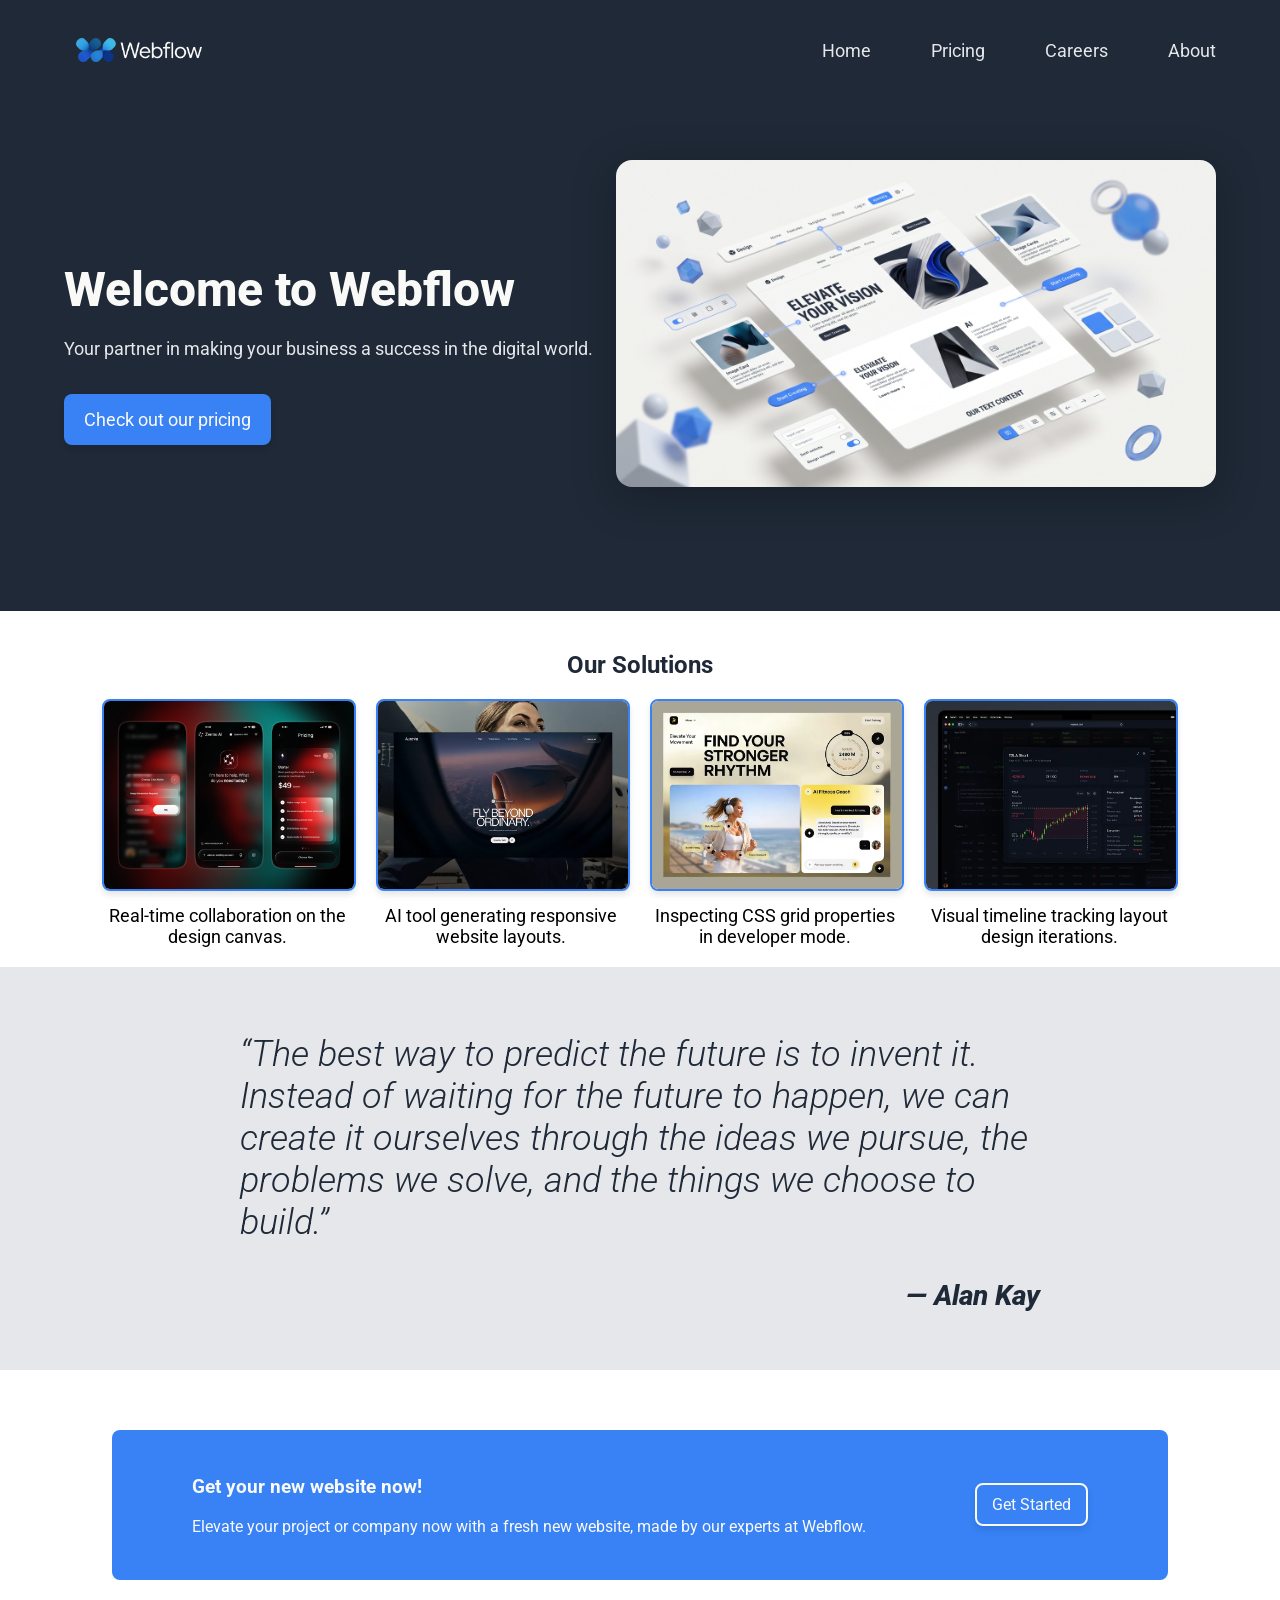
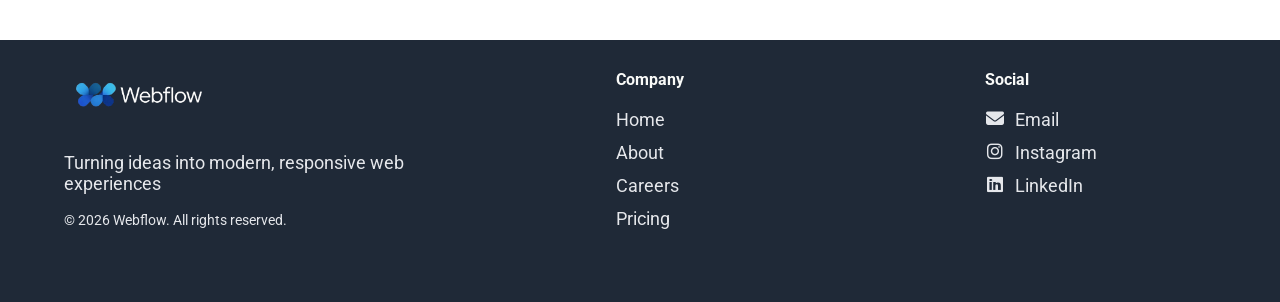
==== index.html @ 4188a24f "Merge branch 'main' of https://github.com/NoaTzuberi/WebFlow" ====
<!DOCTYPE html>
<html lang="en">

<head>
    <meta charset="UTF-8">
    <meta name="viewport" content="width=device-width, initial-scale=1.0">
    <title>Webflow</title>
    <link rel="stylesheet" href="css/styleHomePage.css">
    <link rel="stylesheet" href="https://cdnjs.cloudflare.com/ajax/libs/font-awesome/6.7.2/css/all.min.css">
</head>

<body>
    <header>

        <!-- Nav bar section -->
        <nav>
            <div class="nav-brand">
                <img id="nav-logo" src="images/homePage/logo.png" alt="Logo">
            </div>
            <div id="nav-links-header">
                <a href="pages/index.html">Home</a>
                <a href="pages/pricing.html">Pricing</a>
                <a href="pages/careers.html">Careers</a>
                <a href="pages/about.html">About</a>
            </div>
        </nav>
        <section id="hero-section">
            <div id="hero-content">
                <h1>Welcome to Webflow</h1>
                <p>Your partner in making your business a success in the digital world.</p>
                <a href="pages/pricing.html" id="hero-button">Check out our pricing</a>
            </div>
            <div id="hero-image-container">
                <img id="hero-image" src="images/homePage/heroImg.jpg" alt="Image">
            </div>
        </section>
    </header>


    <!-- Main section -->

    <main>
        <section id="information-section">
            <div class="info-header-container">
                <h2>Our Solutions</h2>
            </div>
            <div id="templates-wrapper">
                <!-- article 1 -->
                <article class="template-article">
                    <figure>
                        <img class="info-image" src="images/homePage/webflow-template-1.webp" alt="-website-template-1">
                        <figcaption class="image-caption">
                            Real-time collaboration on the design canvas.
                        </figcaption>
                    </figure>
                </article>

                <!-- article 2 -->
                <article class="template-article">
                    <figure>
                        <img class="info-image" src="images/homePage/webflow-template-2.webp" alt="website-template-2">
                        <figcaption class="image-caption">
                            AI tool generating responsive website layouts.
                        </figcaption>
                    </figure>
                </article>

                <!-- article 3 -->
                <article class="template-article">
                    <figure>
                        <img class="info-image" src="images/homePage/webflow-template-3.webp" alt="website-template-3">
                        <figcaption class="image-caption">
                            Inspecting CSS grid properties in developer mode.
                        </figcaption>
                    </figure>
                </article>

                <!-- article 4 -->
                <article class="template-article">
                    <figure>
                        <img class="info-image" src="images/homePage/webflow-template-4.webp" alt="website-template-4">
                        <figcaption class="image-caption">
                            Visual timeline tracking layout design iterations.
                        </figcaption>
                    </figure>
                </article>
            </div>
        </section>
        
        <!-- quote section -->
        <section id="quote-section">
        <div id="quote-content">
            <p>“The best way to predict the future is to invent it. Instead of waiting for the future to happen, we can create it ourselves through the ideas we pursue, the problems we solve, and the things we choose to build.”
            </p>
            <p id="author-quote">— Alan Kay</p>
        </div>
    </section>

        <section id="call-to-action-section">
            <div id="call-to-action-outer-container">
                <div>
                    <h3>Get your new website now!</h3>
                    <p>Elevate your project or company now with a fresh new website, made by our experts at Webflow.</p>
                </div>
                <div>
                    <a href="pages/pricing.html" id="call-to-action-button">Get Started</a>
                </div>
            </div>
        </section>
    </main>



    <!-- Footer section -->
    <footer>
        <div id="footer-left">
            <img id="footer-logo" src="images/homePage/logo_cropped.png" alt="Logo">
            <p id="footer-text">Turning ideas into modern, responsive web experiences</p>
            <p id="footer-copyright">© 2026 Webflow. All rights reserved.</p>
        </div>
        <nav class="footer-links">
            <ul>
                <h4>Company</h4>
                <li><a href="pages/index.html">Home</a></li>
                <li><a href="pages/about.html">About</a></li>
                <li><a href="pages/careers.html">Careers</a></li>
                <li><a href="pages/pricing.html">Pricing</a></li>
            </ul>
        </nav>
        <nav class="footer-links">
            <ul>
                <h4>Social</h4>
                <li>
                    <a href="mailto:">
                        <i class="fa-solid fa-envelope"></i>
                        <span>Email</span>
                    </a>
                </li>
                <li>
                    <a href="https://instagram.com">
                        <i class="fa-brands fa-instagram"></i>
                        <span>Instagram</span>
                    </a>
                </li>
                <li>
                    <a href="https://linkedin.com">
                        <i class="fa-brands fa-linkedin"></i>
                        <span>LinkedIn</span>
                    </a>
                </li>
            </ul>
        </nav>
    </footer>
</body>

</html>
---- css/styleHomePage.css ----
@import url('https://fonts.googleapis.com/css2?family=Roboto:ital,wght@0,300;0,400;0,700;0,800;1,300&display=swap');

:root {
    /* Background Colors */
    --hero-footer-background: #1F2937;
    --quote-background: #E5E7EB;
    --call-to-action-background: #3882F6;
    
    /* Text Colors */
    --paragraph-text: #F9FAF8;
    --hero-main-text: #F9FAF8;
    --hero-secondary-text: #E5E7EB;
    --header-link-text: #E5E7EB;
    --header-logo-text: #F9FAF8;
    --information-header-text: #1F2937;
    --quote-text: #1F2937;
    
    /* Button */
    --button-background: #3882F6;

    /* Font Family */
    --font-family: "Roboto", sans-serif;

    /* Font Sizes */
    --hero-main-size: 48px;
    --hero-secondary-size: 18px;
    --header-link-size: 18px;
    --header-logo-size: 24px;
    --information-header-size: 36px;
    --quote-size: 36px;

    /* Font Weights */
    --hero-main-weight: 800;
    --information-header-weight: 800;
    --quote-weight: 300;

    /* Font Styles */
    --quote-style: italic;
}
/* Home page */
body {
    margin: 0;
    padding: 0;
    font-family: var(--font-family);
}

img{
    max-width: 100%;
    height: auto;
}

header,
footer{
    background-color: var(--hero-footer-background);
    padding: 0 5% 60px;
}

nav {
    display: flex;
    justify-content: space-between;
    align-items: center;
    height: 100px;
}
.nav-brand{
    display: flex;
    align-items: center;
}

#nav-logo{
    width: 150px;
    height: 150px;
    object-fit: contain;
}

#nav-links-header {
    display: flex;   
    gap: 60px;
 
}

#nav-links-header a {
    color: var(--header-link-text);
    font-family: var(--font-family);
    font-size: var(--header-link-size);
    text-decoration: none;
}

/* Hero Section */

#hero-section{
    display: flex;
    flex-wrap: wrap;
    justify-content: space-between;
    align-items: center;
    padding-top: 60px;
    padding-bottom: 60px;
}

#hero-content{
    flex: 1;
    min-width: 300px;
    max-width: 600px;
    max-height: 400px;
    padding-right: 20px;
}

#hero-content h1 {
    color: var(--hero-main-text);
    font-size: var(--hero-main-size);
    font-weight: var(--hero-main-weight);
    margin-bottom: 20px;
}

#hero-content p {
    color: var(--hero-secondary-text);
    font-size: var(--hero-secondary-size);
    margin-bottom: 50px;
}

#hero-button{
    background-color: var(--button-background);
    color: var(--hero-main-text);
    border: none;
    padding: 15px 20px;
    font-size: var(--hero-secondary-size);
    cursor: pointer;
    text-decoration: none;
    border-radius: 8px;
    box-shadow: 0px 4px 6px rgba(0, 0, 0, 0.1);
    transition: background-color 0.19s ease;
}

#hero-button:hover{
    background-color: #2C6AD9;
}



#hero-image{
    width: 100%;
    max-width: 600px;
    height: auto;
    object-fit: contain;
    border-radius: 16px;
    filter: drop-shadow(0px 10px 20px rgba(0, 0, 0, 0.25));
 }

 /* Information Section */
 #information-section{
    margin: 0 auto;
    display: flex;
    flex-direction: column;
    /* width: 0vw; */
    justify-content: center;
    align-items: center;
 }

 .info-header-container {
    display: flex;
    align-items: center;
    justify-content: center;
    padding-top: 20px;
 }

 #information-section h2 {
    color: var(--information-header-text);
 }

 #templates-wrapper{
    display: flex;
    flex-direction: row;
    flex-wrap: wrap;
    justify-content: center;
    gap: 20px;
    padding-bottom: 20px;
 }

 .image-caption {
    padding-top: 10px;
    width: 100%;
    max-width: 250px;
    text-align: center;
    font-size: 18px;
 }

 .template-article{
    max-width: 320px;
 }

 .template-article figure {
  margin: 0;
}

 .info-image{
    max-width: 250px;
    max-height: 250px;
    border: var(--button-background) 2px solid;
    border-radius: 8px;
    border-color: #3882F6;
    box-shadow: 0px 4px 6px rgba(0, 0, 0, 0.1);
    transition: transform 0.25s ease-in;
    cursor: pointer;
 }

 .info-image:hover{
    transform: scale(1.09);
 } 

 /* Quote Section */

 /* Call to Action Section */
 #call-to-action-section{
    display: flex;
    flex-direction: column;
    align-items: center;
    justify-content: center;
    padding: 60px 0 60px 0;
 }

 #call-to-action-outer-container{
    display: flex;
    flex-direction: row;
    justify-content: space-between;
    align-items: center;
    width: 70vw;
    height: 150px;
    border-radius: 8px;
    padding: 0 80px 0 80px;
    background-color: var(--call-to-action-background);
 }

 #call-to-action-section h3{
    color: var(--hero-main-text);
 }

 #call-to-action-section p{
    color: var(--paragraph-text);
 }

 #call-to-action-button{ 
    background-color: var(--button-background);
    color: var(--hero-main-text);
    border: var(--paragraph-text) 2px solid;
    padding: 10px 15px;
    cursor: pointer;
    text-decoration: none;
    border-radius: 8px;
    box-shadow: 0px 4px 6px rgba(0, 0, 0, 0.1);
    transition: background-color 0.19s ease;
 }

/* Quote Section */
#quote-section{
    background-color: var(--quote-background);
    padding: 30px 5%;
    text-align: center;
}
 
#quote-content{
    max-width: 800px;
    margin: 0 auto;
    font-size: var(--quote-size);
    font-style: var(--quote-style);
    font-weight: var(--quote-weight);
    color: var(--quote-text);
    text-align: left;
}

#author-quote {
    color: var(--quote-text);
    font-weight: 800;
    font-size: 28px;
    text-align: right;
}
 /* footer Section */
 footer{
    display: flex;
    flex-wrap: wrap;
    align-items: flex-start;
    gap: 40px;
 }
 
 #footer-left{
    flex: 1;
    min-width: 300px;
    max-width: 350px;
    padding-right: 20px;
    padding-top: 20px;
 }

 #footer-logo{
    width: 150px;
    height: 70px;
    object-fit: contain;

 }

#footer-text{
    color: var(--hero-secondary-text);
    font-size: var(--hero-secondary-size);
}

#footer-copyright{
    color: var(--hero-secondary-text);
    font-size: 14px;
}

.footer-links{
     display: flex;
    flex-direction: column;
    flex: 1;
    min-width: 150px;
    margin-top: 30px;
}

.footer-links ul {
    list-style: none;
    padding: 0;
    margin: 0;
}

.footer-links h4 {
    color: var(--hero-main-text);
    margin: 0 0 20px;
    
}


.footer-links li {
    margin-bottom: 12px;
}

.footer-links i {
    width: 20px;
    font-size: 18px;
    text-align: center;
    transition: color 0.2s ease;

}

.footer-links a {
    display: flex;
    align-items: center;
    gap: 10px;
    color: var(--hero-secondary-text);
    text-decoration: none;
    font-size: var(--hero-secondary-size);
    transition: color 0.2s ease;
}

.footer-links a:hover,
.footer-links a:hover span,
.footer-links a:hover i {
    color: #3882F6 !important;
}

/*mobile responsiveness*/
@media (max-width: 768px) {
    #hero-section {
        flex-direction: column;
        gap: 30px;
    }

    #hero-image-container {
        order: 1;
        width: 100%;
    }

    #hero-content {
        order: 2;
        width: 100%;
        max-width: 600px;
        padding-right: 0;
    }

    #hero-image {
        max-width: 100%;
    }
}
@media (max-width: 1024px) {
    #hero-section {
        gap: 30px;
    }

    #hero-content {
        min-width: 250px;
    }

    #hero-image {
        max-width: 450px;
    }

    #hero-content h1 {
        font-size: 40px;
    }

    #nav-links-header {
        gap: 30px;
    }
}
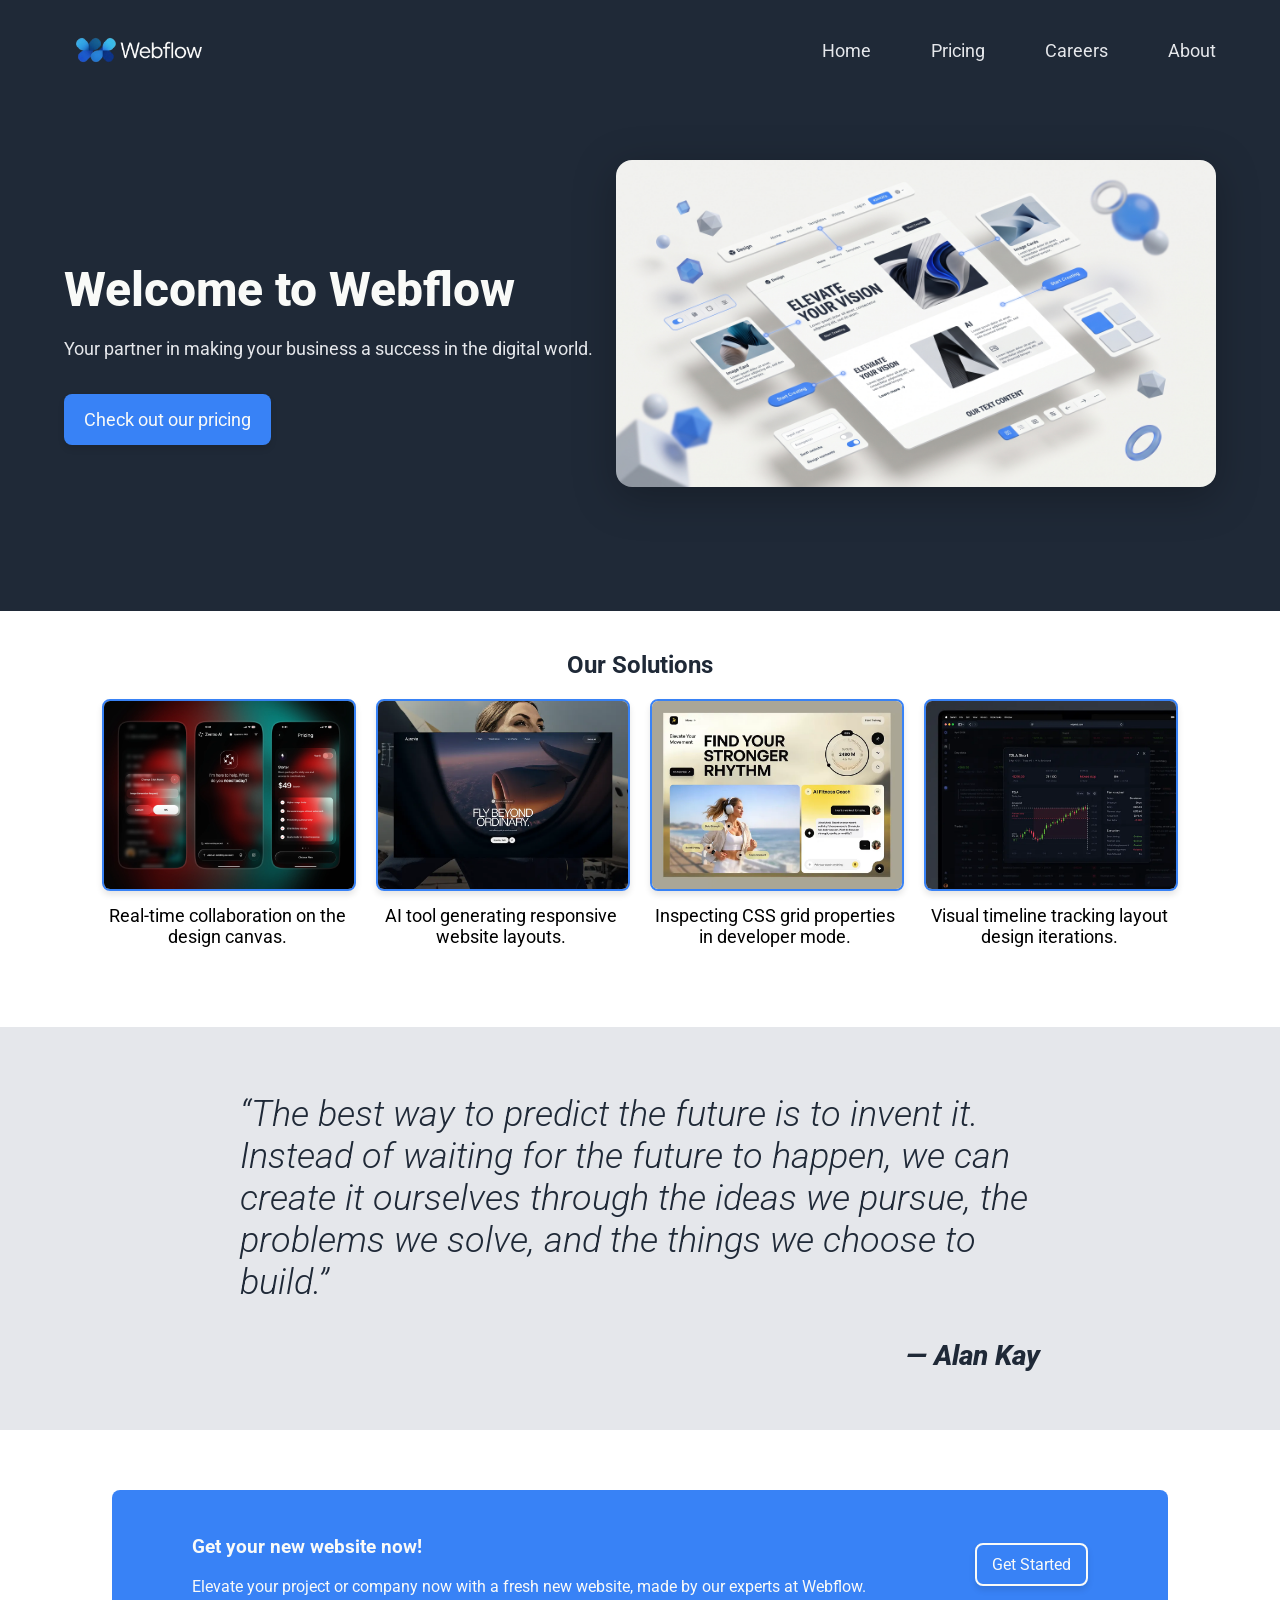
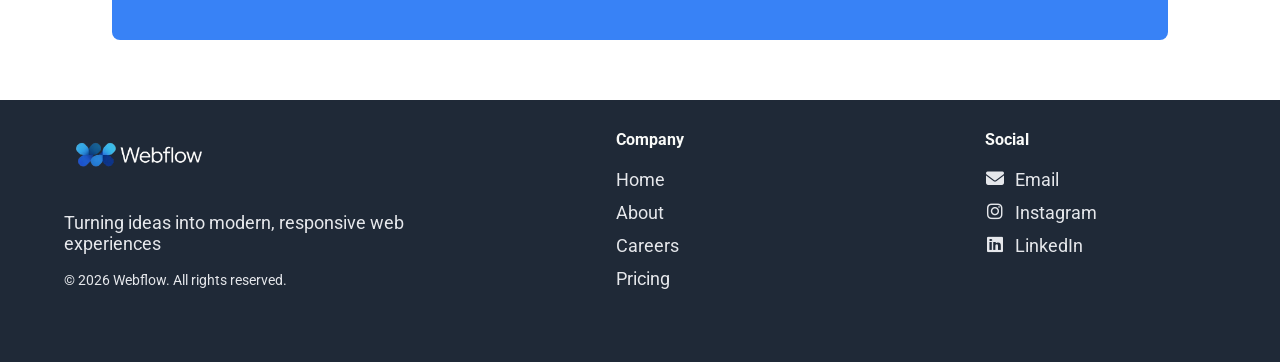
==== commit afbabb63: "added career page" ====
--- a/index.html
+++ b/index.html
@@ -18,7 +18,7 @@
                 <img id="nav-logo" src="images/homePage/logo.png" alt="Logo">
             </div>
             <div id="nav-links-header">
-                <a href="pages/index.html">Home</a>
+                <a href="index.html">Home</a>
                 <a href="pages/pricing.html">Pricing</a>
                 <a href="pages/careers.html">Careers</a>
                 <a href="pages/about.html">About</a>
@@ -121,7 +121,7 @@
         <nav class="footer-links">
             <ul>
                 <h4>Company</h4>
-                <li><a href="pages/index.html">Home</a></li>
+                <li><a href="index.html">Home</a></li>
                 <li><a href="pages/about.html">About</a></li>
                 <li><a href="pages/careers.html">Careers</a></li>
                 <li><a href="pages/pricing.html">Pricing</a></li>
--- a/css/styleHomePage.css
+++ b/css/styleHomePage.css
@@ -37,7 +37,9 @@
     /* Font Styles */
     --quote-style: italic;
 }
+
 /* Home page */
+
 body {
     margin: 0;
     padding: 0;
@@ -83,6 +85,29 @@
     font-family: var(--font-family);
     font-size: var(--header-link-size);
     text-decoration: none;
+    position: relative;
+    transition: color 0.3s ease;
+}
+
+#nav-links-header a::after {
+    content: "";
+    position: absolute;
+    left: 50%;
+    bottom: -8px;
+    width: 0;
+    height: 2px;
+    background-color: var(--button-background);
+    border-radius: 10px;
+    transform: translateX(-50%);
+    transition: width 0.3s ease;
+}
+
+#nav-links-header a:hover {
+    color: var(--button-background);
+}
+
+#nav-links-header a:hover::after {
+    width: 100%;
 }
 
 /* Hero Section */
@@ -134,8 +159,6 @@
     background-color: #2C6AD9;
 }
 
-
-
 #hero-image{
     width: 100%;
     max-width: 600px;
@@ -146,13 +169,14 @@
  }
 
  /* Information Section */
+
  #information-section{
     margin: 0 auto;
     display: flex;
     flex-direction: column;
-    /* width: 0vw; */
     justify-content: center;
     align-items: center;
+    padding-bottom: 60px;
  }
 
  .info-header-container {
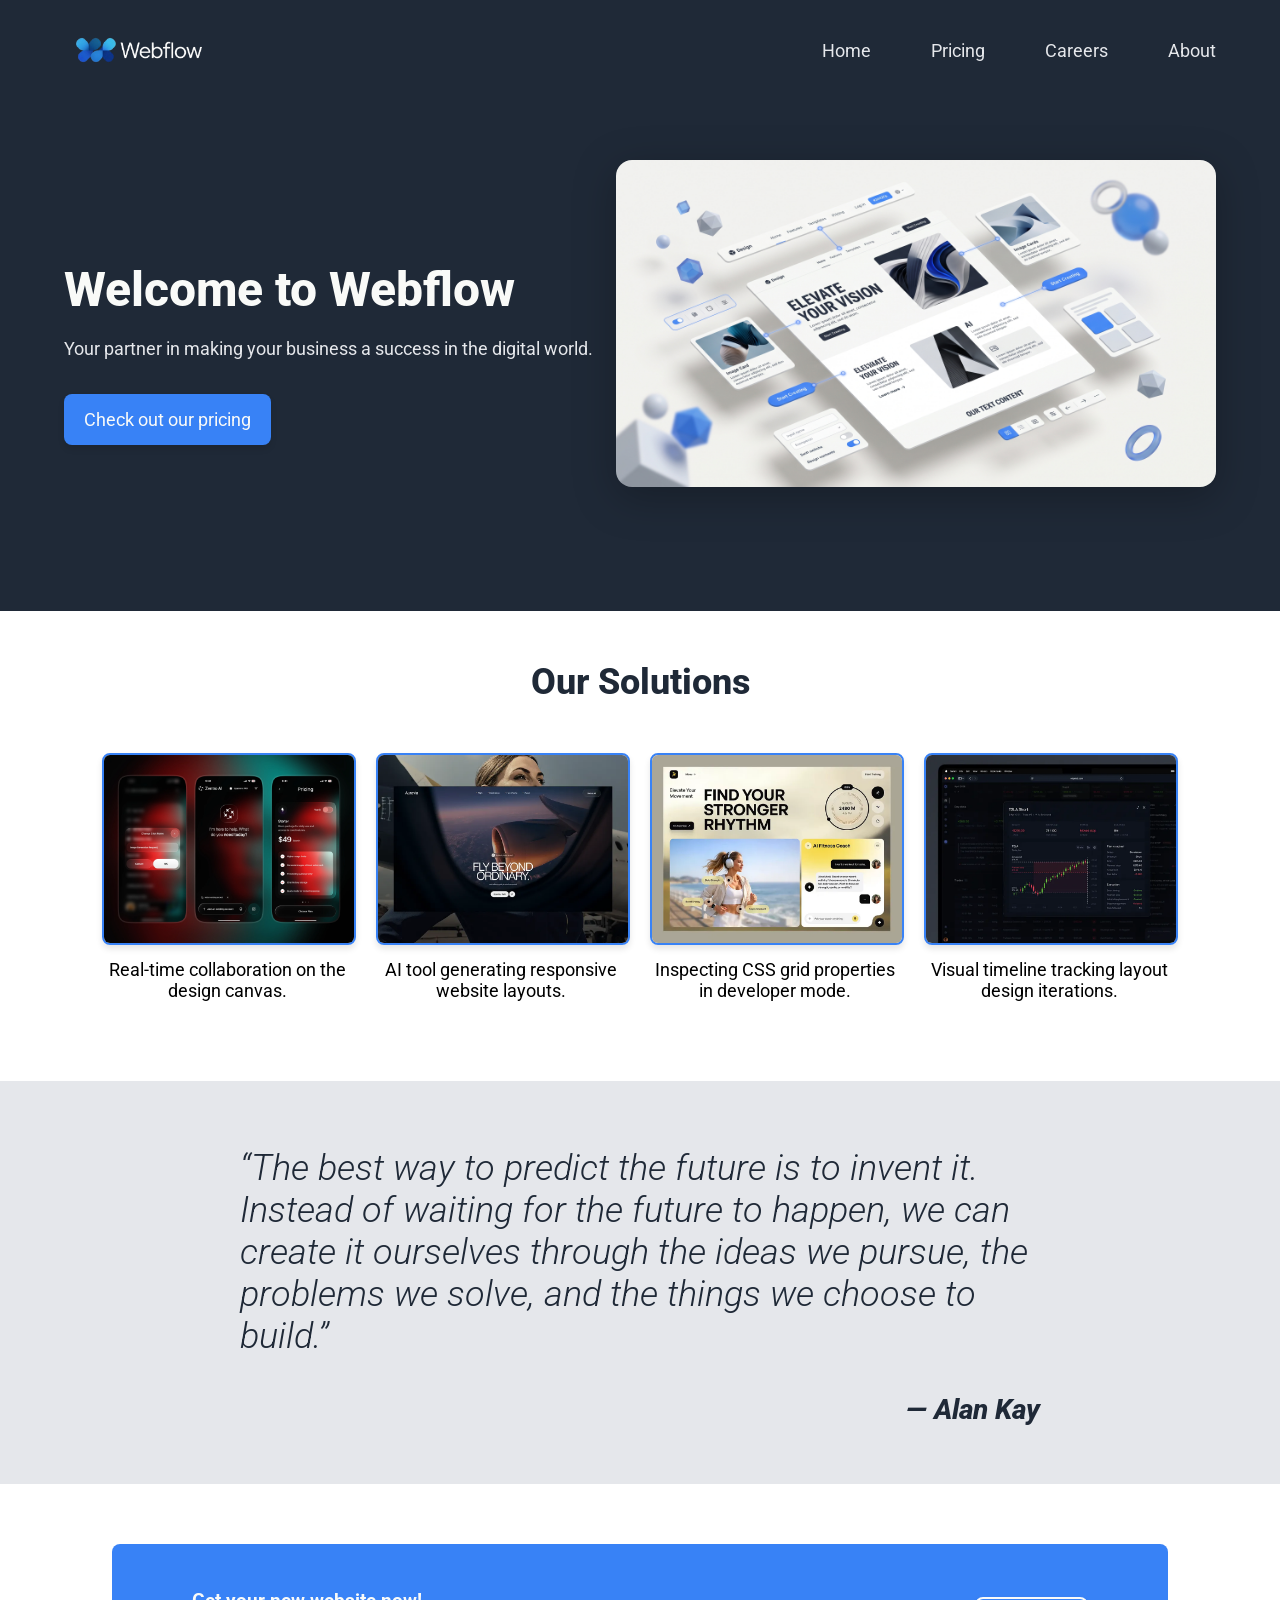
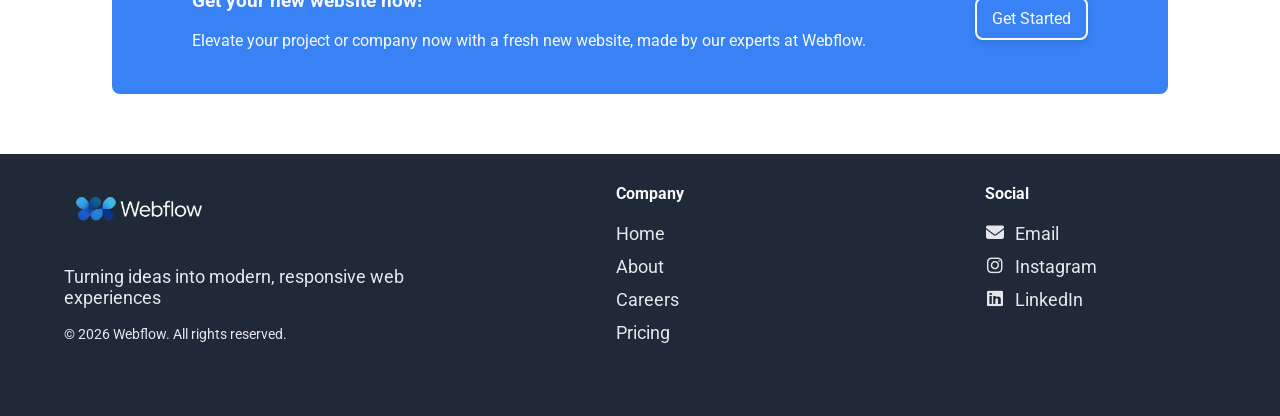
==== commit 62b557ee: "Add style page for about and added variables styling to index" ====
--- a/index.html
+++ b/index.html
@@ -6,19 +6,19 @@
     <meta name="viewport" content="width=device-width, initial-scale=1.0">
     <title>Webflow</title>
     <link rel="stylesheet" href="css/styleHomePage.css">
+    <link rel="stylesheet" href="css/variables.css">
     <link rel="stylesheet" href="https://cdnjs.cloudflare.com/ajax/libs/font-awesome/6.7.2/css/all.min.css">
 </head>
 
 <body>
     <header>
-
         <!-- Nav bar section -->
         <nav>
             <div class="nav-brand">
                 <img id="nav-logo" src="images/homePage/logo.png" alt="Logo">
             </div>
             <div id="nav-links-header">
-                <a href="index.html">Home</a>
+                <a href="pages/index.html">Home</a>
                 <a href="pages/pricing.html">Pricing</a>
                 <a href="pages/careers.html">Careers</a>
                 <a href="pages/about.html">About</a>
@@ -121,7 +121,7 @@
         <nav class="footer-links">
             <ul>
                 <h4>Company</h4>
-                <li><a href="index.html">Home</a></li>
+                <li><a href="pages/index.html">Home</a></li>
                 <li><a href="pages/about.html">About</a></li>
                 <li><a href="pages/careers.html">Careers</a></li>
                 <li><a href="pages/pricing.html">Pricing</a></li>
--- a/css/styleHomePage.css
+++ b/css/styleHomePage.css
@@ -1,42 +1,4 @@
 @import url('https://fonts.googleapis.com/css2?family=Roboto:ital,wght@0,300;0,400;0,700;0,800;1,300&display=swap');
-
-:root {
-    /* Background Colors */
-    --hero-footer-background: #1F2937;
-    --quote-background: #E5E7EB;
-    --call-to-action-background: #3882F6;
-    
-    /* Text Colors */
-    --paragraph-text: #F9FAF8;
-    --hero-main-text: #F9FAF8;
-    --hero-secondary-text: #E5E7EB;
-    --header-link-text: #E5E7EB;
-    --header-logo-text: #F9FAF8;
-    --information-header-text: #1F2937;
-    --quote-text: #1F2937;
-    
-    /* Button */
-    --button-background: #3882F6;
-
-    /* Font Family */
-    --font-family: "Roboto", sans-serif;
-
-    /* Font Sizes */
-    --hero-main-size: 48px;
-    --hero-secondary-size: 18px;
-    --header-link-size: 18px;
-    --header-logo-size: 24px;
-    --information-header-size: 36px;
-    --quote-size: 36px;
-
-    /* Font Weights */
-    --hero-main-weight: 800;
-    --information-header-weight: 800;
-    --quote-weight: 300;
-
-    /* Font Styles */
-    --quote-style: italic;
-}
 
 /* Home page */
 
@@ -188,6 +150,10 @@
 
  #information-section h2 {
     color: var(--information-header-text);
+    font-weight: var(--information-header-weight);
+    font-size: var(--information-header-size);
+    padding-bottom: 20px;
+
  }
 
  #templates-wrapper{
--- a/css/variables.css
+++ b/css/variables.css
@@ -0,0 +1,47 @@
+@import url('https://fonts.googleapis.com/css2?family=Roboto:ital,wght@0,300;0,400;0,700;0,800;1,300&display=swap');
+
+:root {
+    /* Background Colors */
+    --hero-footer-background: #1F2937;
+    --quote-background: #E5E7EB;
+    --call-to-action-background: #3882F6;
+    
+    /* Text Colors */
+    --paragraph-text: #F9FAF8;
+    --hero-main-text: #F9FAF8;
+    --hero-secondary-text: #E5E7EB;
+    --header-link-text: #E5E7EB;
+    --header-logo-text: #F9FAF8;
+    --information-header-text: #1F2937;
+    --quote-text: #1F2937;
+    
+    /* Button */
+    --button-background: #3882F6;
+
+    /* Font Family */
+    --font-family: "Roboto", sans-serif;
+
+    /* Font Sizes */
+    --hero-main-size: 48px;
+    --hero-secondary-size: 18px;
+    --header-link-size: 18px;
+    --header-logo-size: 24px;
+    --information-header-size: 36px;
+    --quote-size: 36px;
+
+    /* Font Weights */
+    --hero-main-weight: 800;
+    --information-header-weight: 800;
+    --quote-weight: 300;
+
+    /* Font Styles */
+    --quote-style: italic;
+    
+    /* Pricing */
+    --pricing-card-background: #F9FAF8;
+    --pricing-card-text: #1F2937;
+    --pricing-card-secondary-text: #6B7280;
+    --pricing-featured-background: rgba(56, 130, 246, 0.12);
+    --pricing-button-background: #1F2937;
+    --pricing-button-hover: #3882F6;
+}
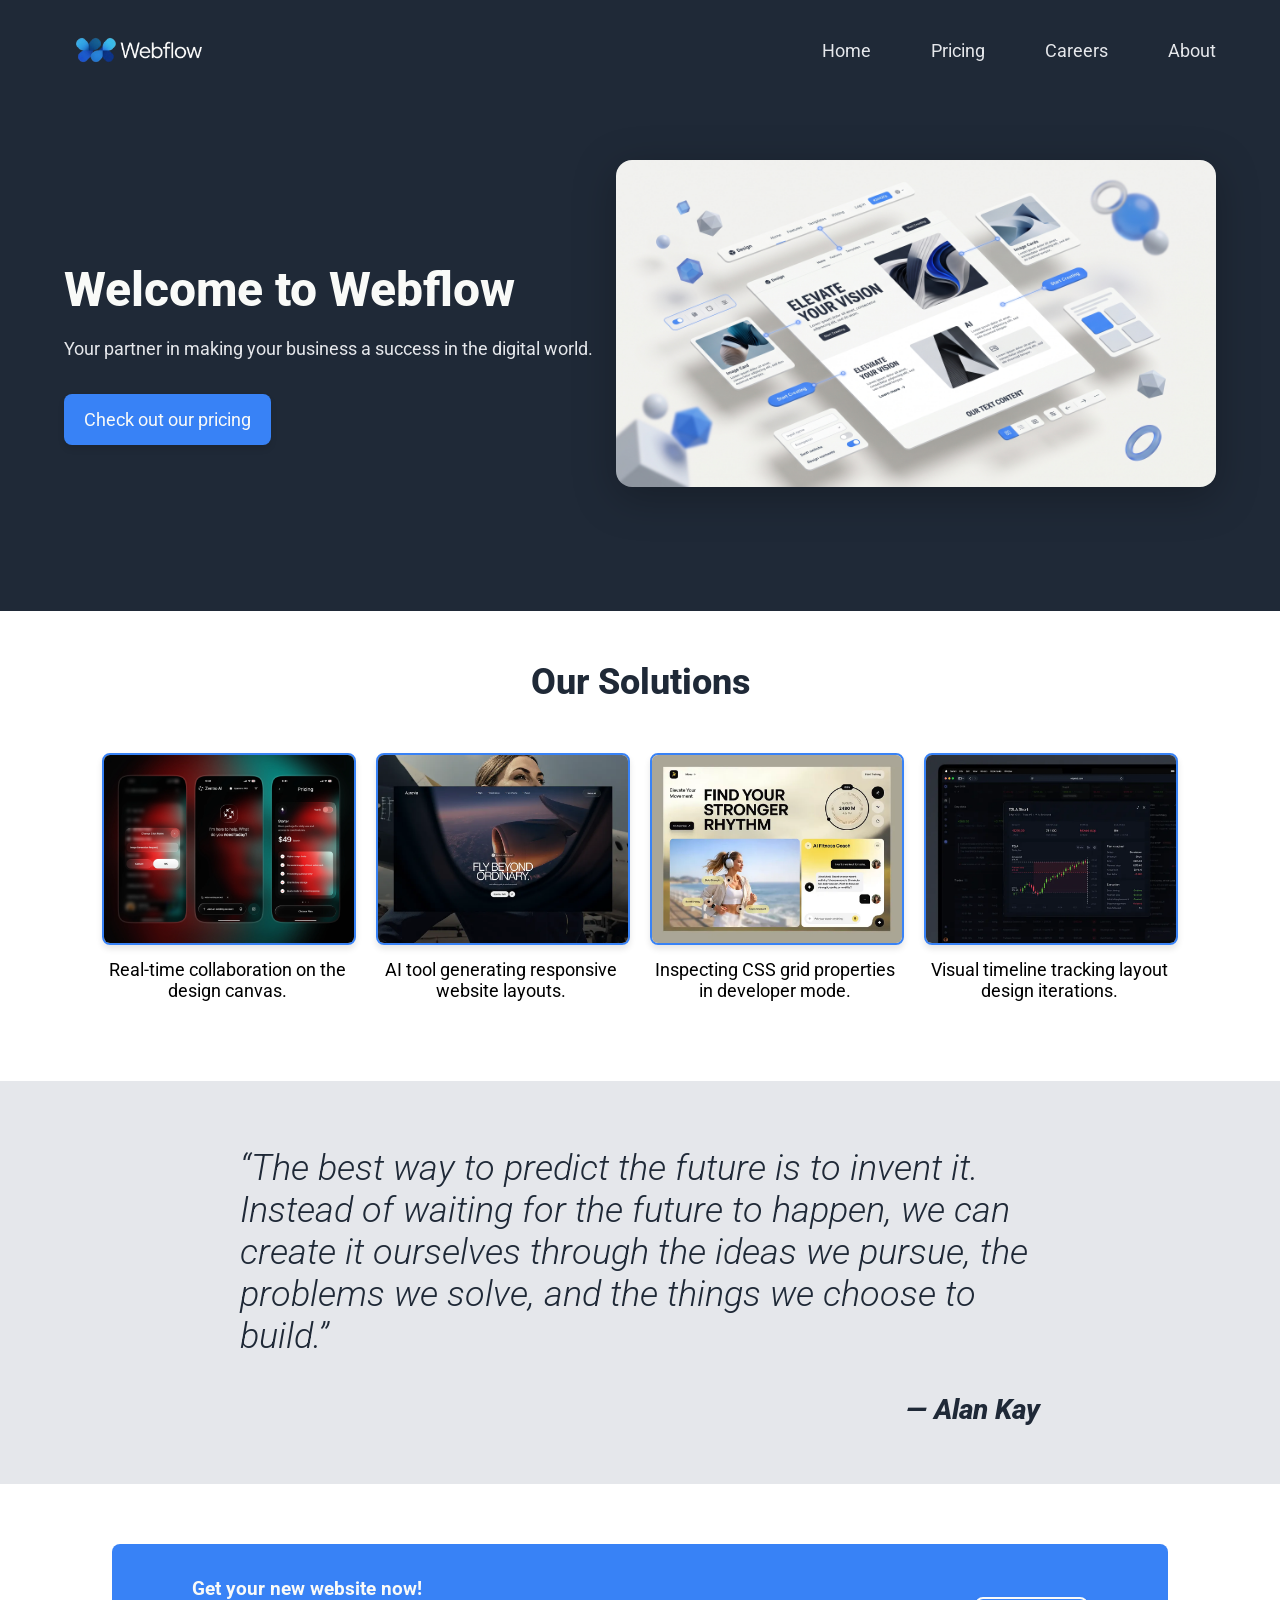
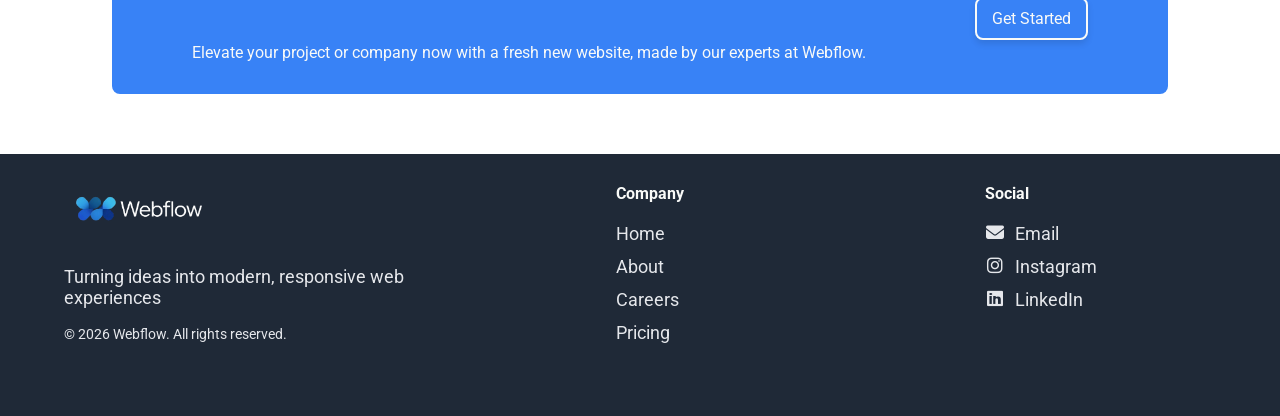
==== commit 154c615c: "Added responsiveness for the nav-bar and added a burger menu" ====
--- a/index.html
+++ b/index.html
@@ -17,8 +17,14 @@
             <div class="nav-brand">
                 <img id="nav-logo" src="images/homePage/logo.png" alt="Logo">
             </div>
+            <input type="checkbox" id="nav-toggle" class="nav-toggle">
+                <label for="nav-toggle" class="nav-burger">
+                    <span></span>
+                    <span></span>
+                    <span></span>
+                </label>
             <div id="nav-links-header">
-                <a href="pages/index.html">Home</a>
+                <a href="index.html">Home</a>
                 <a href="pages/pricing.html">Pricing</a>
                 <a href="pages/careers.html">Careers</a>
                 <a href="pages/about.html">About</a>
@@ -96,14 +102,14 @@
         </div>
     </section>
 
-        <section id="call-to-action-section">
-            <div id="call-to-action-outer-container">
-                <div>
+        <section class="call-to-action-section">
+            <div class="call-to-action-outer-container">
+                <div class="call-to-action-text">
                     <h3>Get your new website now!</h3>
                     <p>Elevate your project or company now with a fresh new website, made by our experts at Webflow.</p>
                 </div>
                 <div>
-                    <a href="pages/pricing.html" id="call-to-action-button">Get Started</a>
+                    <a href="pages/pricing.html" class="call-to-action-button">Get Started</a>
                 </div>
             </div>
         </section>
@@ -121,7 +127,7 @@
         <nav class="footer-links">
             <ul>
                 <h4>Company</h4>
-                <li><a href="pages/index.html">Home</a></li>
+                <li><a href="index.html">Home</a></li>
                 <li><a href="pages/about.html">About</a></li>
                 <li><a href="pages/careers.html">Careers</a></li>
                 <li><a href="pages/pricing.html">Pricing</a></li>
--- a/css/styleHomePage.css
+++ b/css/styleHomePage.css
@@ -72,6 +72,29 @@
     width: 100%;
 }
 
+.nav-toggle {
+    display: none;
+}
+
+.nav-burger {
+    display: none;
+    flex-direction: column;
+    justify-content: space-between;
+    width: 28px;
+    height: 20px;
+    cursor: pointer;
+    z-index: 20;
+}
+
+.nav-burger span {
+    display: block;
+    height: 3px;
+    width: 100%;
+    background: var(--header-link-text);
+    border-radius: 2px;
+    transition: transform 0.3s ease, opacity 0.3s ease;
+}
+
 /* Hero Section */
 
 #hero-section{
@@ -198,36 +221,67 @@
 
  /* Quote Section */
 
+#quote-section{
+    background-color: var(--quote-background);
+    padding: 30px 5%;
+    text-align: center;
+}
+ 
+#quote-content{
+    max-width: 800px;
+    margin: 0 auto;
+    font-size: var(--quote-size);
+    font-style: var(--quote-style);
+    font-weight: var(--quote-weight);
+    color: var(--quote-text);
+    text-align: left;
+}
+
+#author-quote {
+    color: var(--quote-text);
+    font-weight: 800;
+    font-size: 28px;
+    text-align: right;
+}
+
  /* Call to Action Section */
- #call-to-action-section{
-    display: flex;
-    flex-direction: column;
-    align-items: center;
-    justify-content: center;
-    padding: 60px 0 60px 0;
- }
-
- #call-to-action-outer-container{
+
+ .call-to-action-outer-container{
     display: flex;
     flex-direction: row;
     justify-content: space-between;
     align-items: center;
+    flex-wrap: wrap;
     width: 70vw;
     height: 150px;
     border-radius: 8px;
     padding: 0 80px 0 80px;
     background-color: var(--call-to-action-background);
  }
-
- #call-to-action-section h3{
+ 
+ .call-to-action-section{
+    display: flex;
+    flex-direction: column;
+    align-items: center;
+    justify-content: center;
+    padding: 60px 0 60px 0;
+ }
+
+ .call-to-action-section h3{
     color: var(--hero-main-text);
  }
 
- #call-to-action-section p{
+ .call-to-action-section p{
     color: var(--paragraph-text);
  }
 
- #call-to-action-button{ 
+ .call-to-action-text {
+    display: flex;
+    flex-direction: column;
+    gap: 8px;
+}
+
+ .call-to-action-button{ 
     background-color: var(--button-background);
     color: var(--hero-main-text);
     border: var(--paragraph-text) 2px solid;
@@ -239,30 +293,8 @@
     transition: background-color 0.19s ease;
  }
 
-/* Quote Section */
-#quote-section{
-    background-color: var(--quote-background);
-    padding: 30px 5%;
-    text-align: center;
-}
- 
-#quote-content{
-    max-width: 800px;
-    margin: 0 auto;
-    font-size: var(--quote-size);
-    font-style: var(--quote-style);
-    font-weight: var(--quote-weight);
-    color: var(--quote-text);
-    text-align: left;
-}
-
-#author-quote {
-    color: var(--quote-text);
-    font-weight: 800;
-    font-size: 28px;
-    text-align: right;
-}
  /* footer Section */
+
  footer{
     display: flex;
     flex-wrap: wrap;
@@ -345,7 +377,88 @@
 }
 
 /*mobile responsiveness*/
+
+@media (max-width: 1024px) {
+    #hero-section {
+        gap: 30px;
+    }
+
+    #hero-content {
+        min-width: 250px;
+    }
+
+    #hero-image {
+        max-width: 450px;
+    }
+
+    #hero-content h1 {
+        font-size: 40px;
+    }
+
+    #nav-links-header {
+        gap: 30px;
+    }
+
+    #call-to-action-outer-container {
+        height: auto;
+        padding: 40px 60px;
+    }
+
+    .call-to-action-text {
+        gap: 12px;
+    }
+}
+
 @media (max-width: 768px) {
+    nav {
+        position: relative;
+        height: 80px;
+    }
+
+    #nav-logo {
+        width: 100px;
+        height: 100px;
+    }
+
+    .nav-burger {
+        display: flex;
+    }
+
+    #nav-links-header {
+        position: absolute;
+        top: 80px;
+        left: 0;
+        right: 0;
+        flex-direction: column;
+        align-items: center;
+        gap: 0;
+        background-color: var(--hero-footer-background);
+        max-height: 0;
+        overflow: hidden;
+        transition: max-height 0.3s ease;
+        z-index: 10;
+    }
+
+    #nav-links-header a {
+        padding: 16px 0;
+        width: 100%;
+        text-align: center;
+    }
+
+    .nav-toggle:checked ~ #nav-links-header {
+        max-height: 300px;
+    }
+
+    .nav-toggle:checked ~ .nav-burger span:nth-child(1) {
+        transform: translateY(8.5px) rotate(45deg);
+    }
+    .nav-toggle:checked ~ .nav-burger span:nth-child(2) {
+        opacity: 0;
+    }
+    .nav-toggle:checked ~ .nav-burger span:nth-child(3) {
+        transform: translateY(-8.5px) rotate(-45deg);
+    }
+    
     #hero-section {
         flex-direction: column;
         gap: 30px;
@@ -366,29 +479,38 @@
     #hero-image {
         max-width: 100%;
     }
-}
-@media (max-width: 1024px) {
-    #hero-section {
-        gap: 30px;
-    }
-
-    #hero-content {
-        min-width: 250px;
-    }
-
-    #hero-image {
-        max-width: 450px;
-    }
-
-    #hero-content h1 {
-        font-size: 40px;
-    }
-
-    #nav-links-header {
-        gap: 30px;
-    }
-}
-
-
-
-
+
+    #call-to-action-outer-container {
+        flex-direction: column;
+        align-items: flex-start;
+        height: auto;
+        padding: 30px;
+        gap: 20px;
+    }
+
+    .call-to-action-text {
+        text-align: left;
+        gap: 10px;
+    }
+
+    footer {
+        gap: 20px 20px;
+    }
+
+    #footer-left {
+        flex: 1 1 100%;
+        max-width: 100%;
+        padding-right: 0;
+    }
+
+    .footer-links {
+        flex: 1 1 40%;
+        min-width: 100px;
+        margin-top: 10px;
+        padding-bottom: 20px;
+    }
+}
+
+
+
+
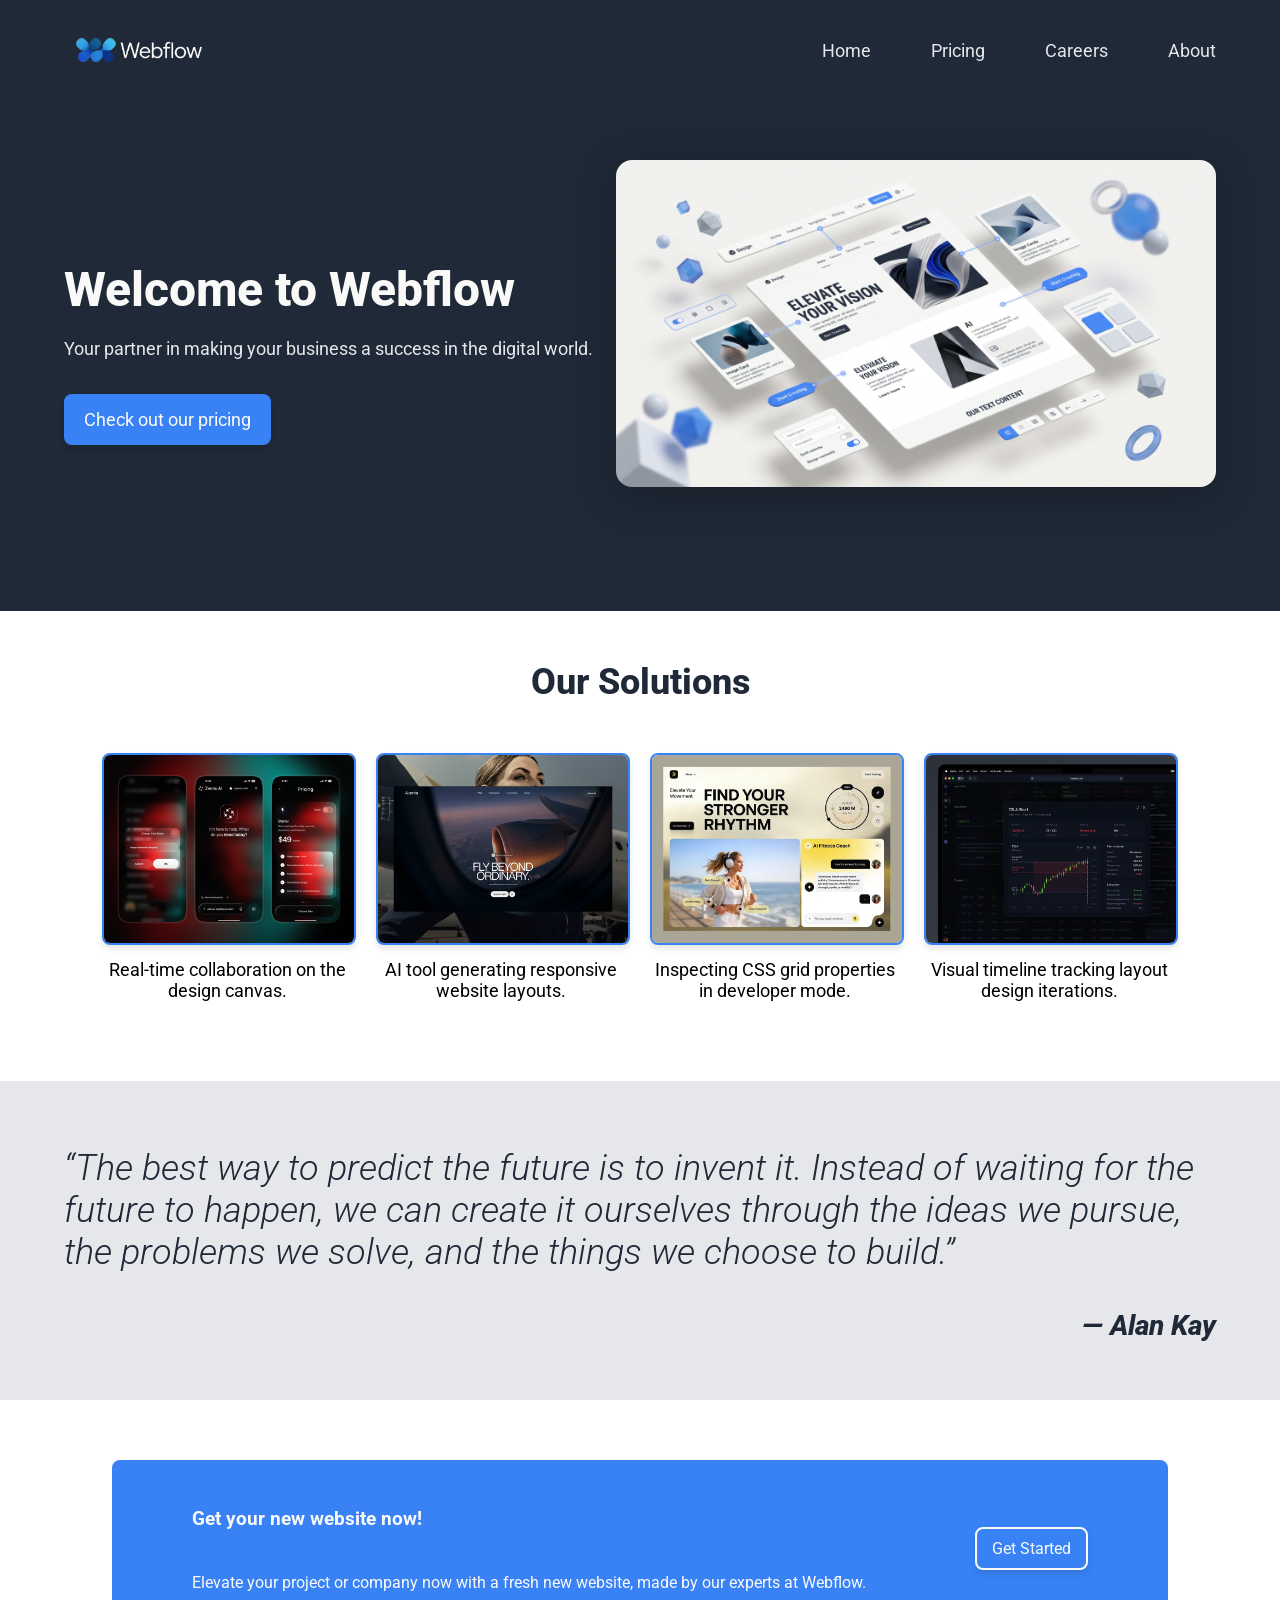
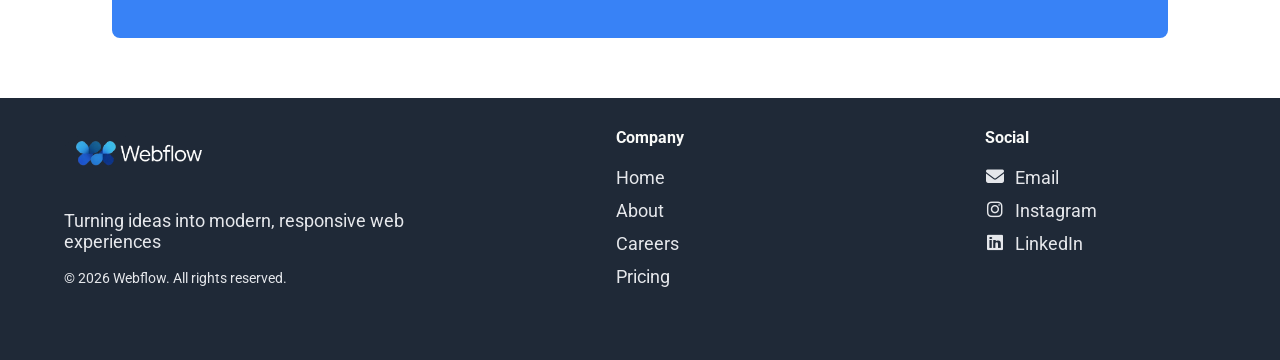
==== commit 9df46143: "added responsivess on homepage/info-section and careers page" ====
--- a/index.html
+++ b/index.html
@@ -18,11 +18,11 @@
                 <img id="nav-logo" src="images/homePage/logo.png" alt="Logo">
             </div>
             <input type="checkbox" id="nav-toggle" class="nav-toggle">
-                <label for="nav-toggle" class="nav-burger">
-                    <span></span>
-                    <span></span>
-                    <span></span>
-                </label>
+            <label for="nav-toggle" class="nav-burger">
+                <span></span>
+                <span></span>
+                <span></span>
+            </label>
             <div id="nav-links-header">
                 <a href="index.html">Home</a>
                 <a href="pages/pricing.html">Pricing</a>
@@ -92,26 +92,28 @@
                 </article>
             </div>
         </section>
-        
+
         <!-- quote section -->
         <section id="quote-section">
-        <div id="quote-content">
-            <p>“The best way to predict the future is to invent it. Instead of waiting for the future to happen, we can create it ourselves through the ideas we pursue, the problems we solve, and the things we choose to build.”
+
+            <p>“The best way to predict the future is to invent it. Instead of waiting for the future to happen, we
+                can create it ourselves through the ideas we pursue, the problems we solve, and the things we choose
+                to build.”
             </p>
             <p id="author-quote">— Alan Kay</p>
-        </div>
-    </section>
 
-        <section class="call-to-action-section">
-            <div class="call-to-action-outer-container">
-                <div class="call-to-action-text">
-                    <h3>Get your new website now!</h3>
-                    <p>Elevate your project or company now with a fresh new website, made by our experts at Webflow.</p>
-                </div>
-                <div>
-                    <a href="pages/pricing.html" class="call-to-action-button">Get Started</a>
-                </div>
+        </section>
+
+        <section id="call-to-action-section">
+
+            <div id="call-to-action-text">
+                <h3>Get your new website now!</h3>
+                <p>Elevate your project or company now with a fresh new website, made by our experts at Webflow.</p>
             </div>
+            <div>
+                <a href="pages/pricing.html" id="call-to-action-button">Get Started</a>
+            </div>
+
         </section>
     </main>
 
--- a/css/styleHomePage.css
+++ b/css/styleHomePage.css
@@ -224,17 +224,11 @@
 #quote-section{
     background-color: var(--quote-background);
     padding: 30px 5%;
-    text-align: center;
-}
- 
-#quote-content{
-    max-width: 800px;
-    margin: 0 auto;
+    text-align: left;
     font-size: var(--quote-size);
     font-style: var(--quote-style);
     font-weight: var(--quote-weight);
     color: var(--quote-text);
-    text-align: left;
 }
 
 #author-quote {
@@ -246,42 +240,35 @@
 
  /* Call to Action Section */
 
- .call-to-action-outer-container{
+
+ #call-to-action-section{
     display: flex;
     flex-direction: row;
     justify-content: space-between;
     align-items: center;
     flex-wrap: wrap;
     width: 70vw;
-    height: 150px;
     border-radius: 8px;
-    padding: 0 80px 0 80px;
+    padding: 30px 80px; /* Added 30px so the button is within the container*/
     background-color: var(--call-to-action-background);
- }
- 
- .call-to-action-section{
-    display: flex;
-    flex-direction: column;
-    align-items: center;
-    justify-content: center;
-    padding: 60px 0 60px 0;
- }
-
- .call-to-action-section h3{
+    margin: 60px auto;
+ } 
+
+ #call-to-action-section h3{
     color: var(--hero-main-text);
  }
 
- .call-to-action-section p{
+ #call-to-action-section p{
     color: var(--paragraph-text);
  }
 
- .call-to-action-text {
+ #call-to-action-text {
     display: flex;
     flex-direction: column;
     gap: 8px;
 }
 
- .call-to-action-button{ 
+ #call-to-action-button{ 
     background-color: var(--button-background);
     color: var(--hero-main-text);
     border: var(--paragraph-text) 2px solid;
@@ -399,14 +386,40 @@
         gap: 30px;
     }
 
-    #call-to-action-outer-container {
-        height: auto;
-        padding: 40px 60px;
-    }
-
-    .call-to-action-text {
+    #call-to-action-section {
+        flex-direction: column;
+        align-items: flex-start;
+        height: 100%;
+        padding: 40px;
+        gap: 20px;
+    }
+
+    #call-to-action-text {
         gap: 12px;
     }
+}
+@media (min-width: 769px) and (max-width: 833px) {
+    #hero-section {
+        flex-direction: column;
+        gap: 30px;
+    }
+
+    #hero-image-container {
+        order: 1;
+        width: 100%;
+    }
+
+    #hero-content {
+        order: 2;
+        width: 100%;
+        max-width: 600px;
+        padding-right: 0;
+    }
+
+    #hero-image {
+        max-width: 100%;
+    }
+
 }
 
 @media (max-width: 768px) {
@@ -480,37 +493,66 @@
         max-width: 100%;
     }
 
-    #call-to-action-outer-container {
-        flex-direction: column;
-        align-items: flex-start;
-        height: auto;
-        padding: 30px;
-        gap: 20px;
-    }
-
     .call-to-action-text {
         text-align: left;
         gap: 10px;
     }
 
     footer {
-        gap: 20px 20px;
+        width: 100%;
+        box-sizing: border-box;
+        flex-direction: column;
+        align-items: flex-start;
+        gap: 25px;
+        padding: 35px 7% 45px;
     }
 
     #footer-left {
-        flex: 1 1 100%;
+        width: 100%;
+        min-width: 0;
         max-width: 100%;
-        padding-right: 0;
+        padding: 0;
+    }
+
+    #footer-logo {
+        width: 130px;
+        height: 60px;
+    }
+
+    #footer-text {
+        max-width: 300px;
+        font-size: 15px;
+        line-height: 1.5;
+    }
+
+    #footer-copyright {
+        font-size: 13px;
+        line-height: 1.5;
     }
 
     .footer-links {
-        flex: 1 1 40%;
-        min-width: 100px;
-        margin-top: 10px;
-        padding-bottom: 20px;
-    }
-}
-
-
-
-
+        width: 100%;
+        min-width: 0;
+        margin-top: 5px;
+    }
+
+    .footer-links ul {
+        width: 100%;
+    }
+
+    .footer-links h4 {
+        margin-bottom: 12px;
+    }
+
+    .footer-links li {
+        margin-bottom: 10px;
+    }
+
+    .footer-links a {
+        font-size: 15px;
+    }
+}
+
+
+
+
